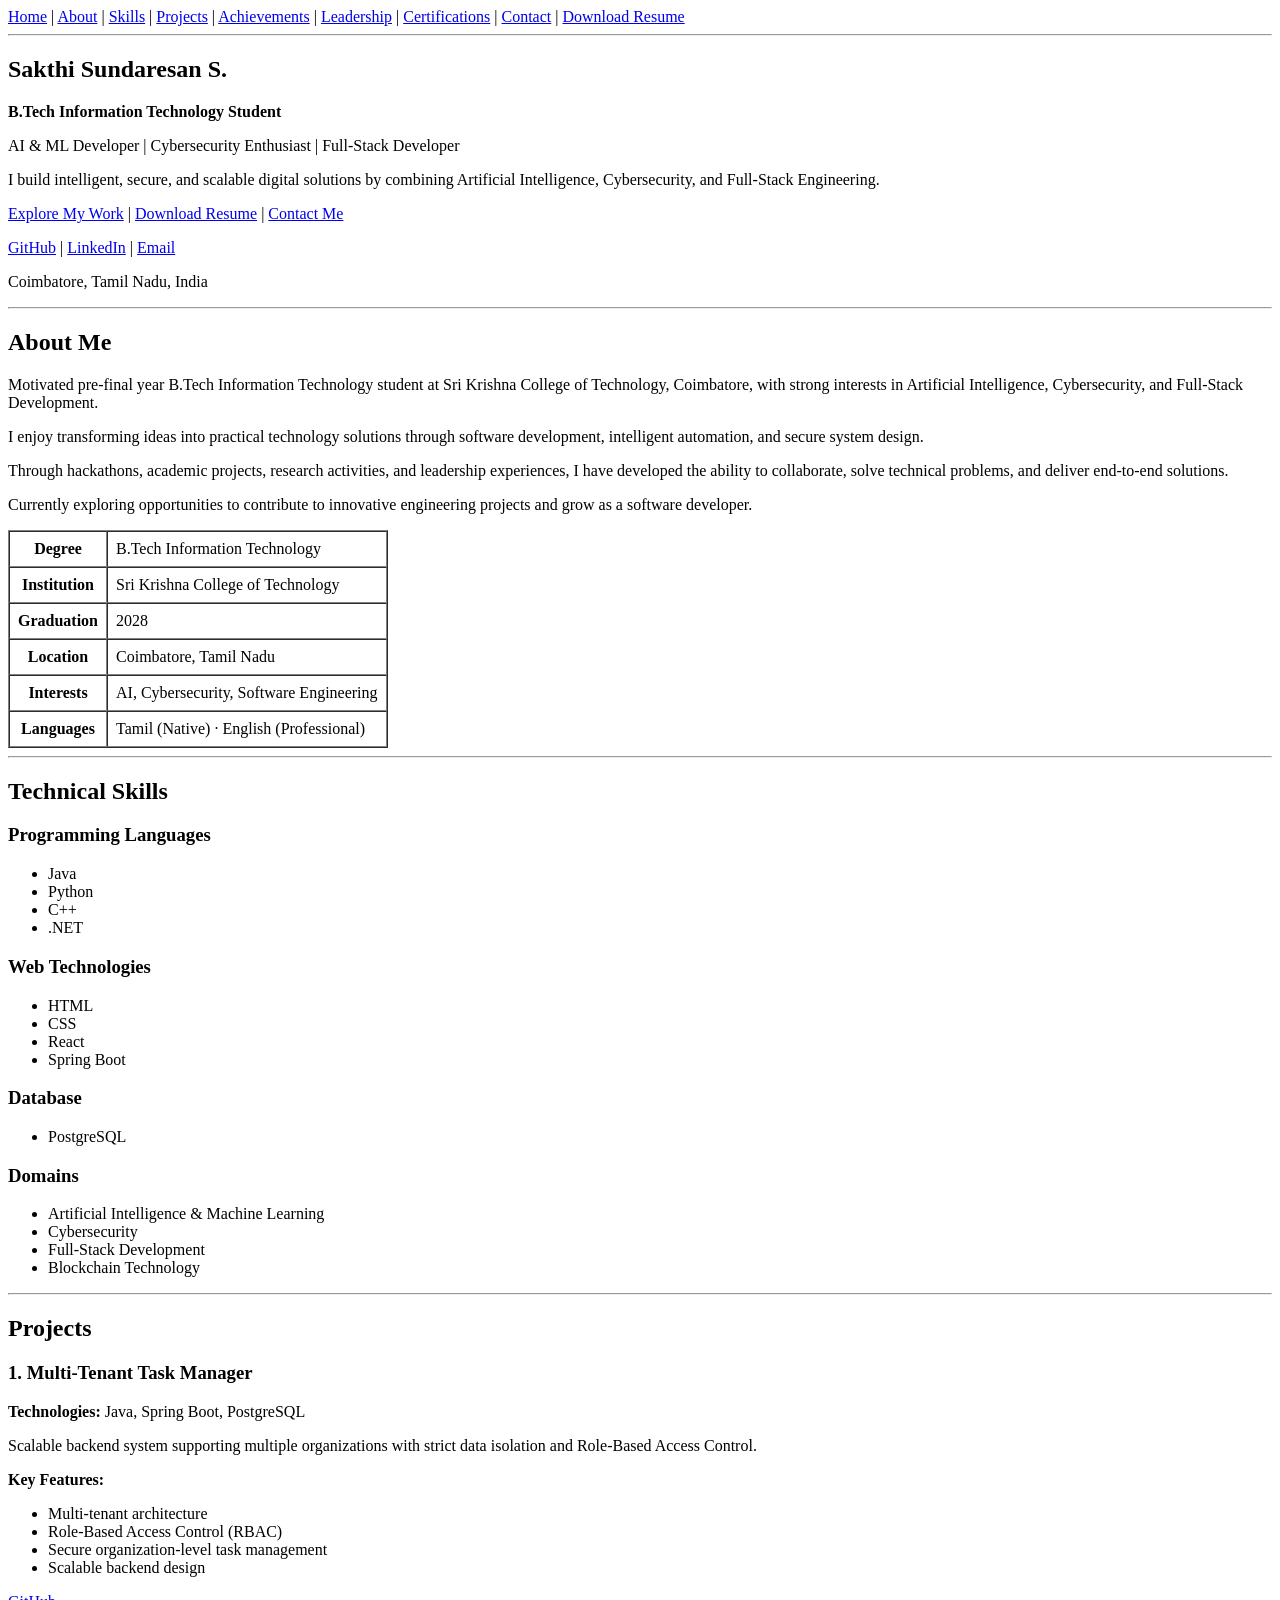
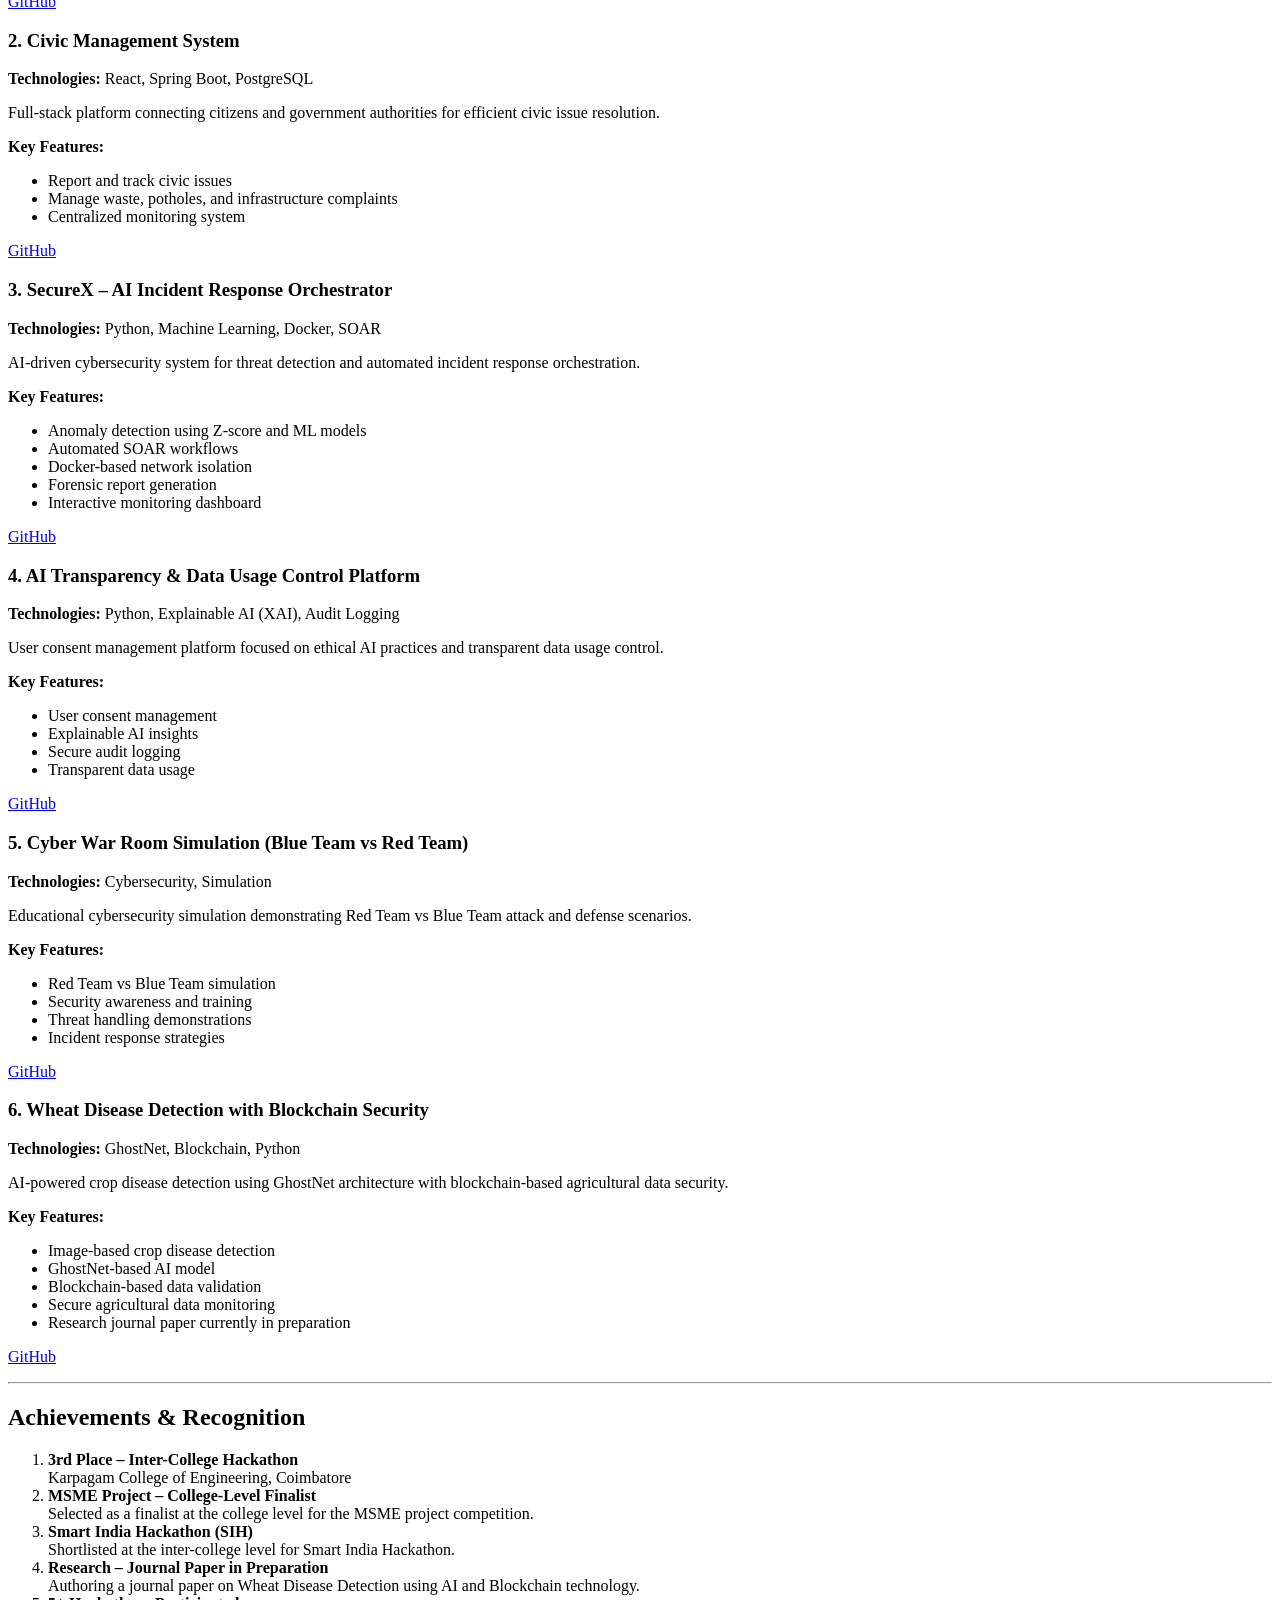
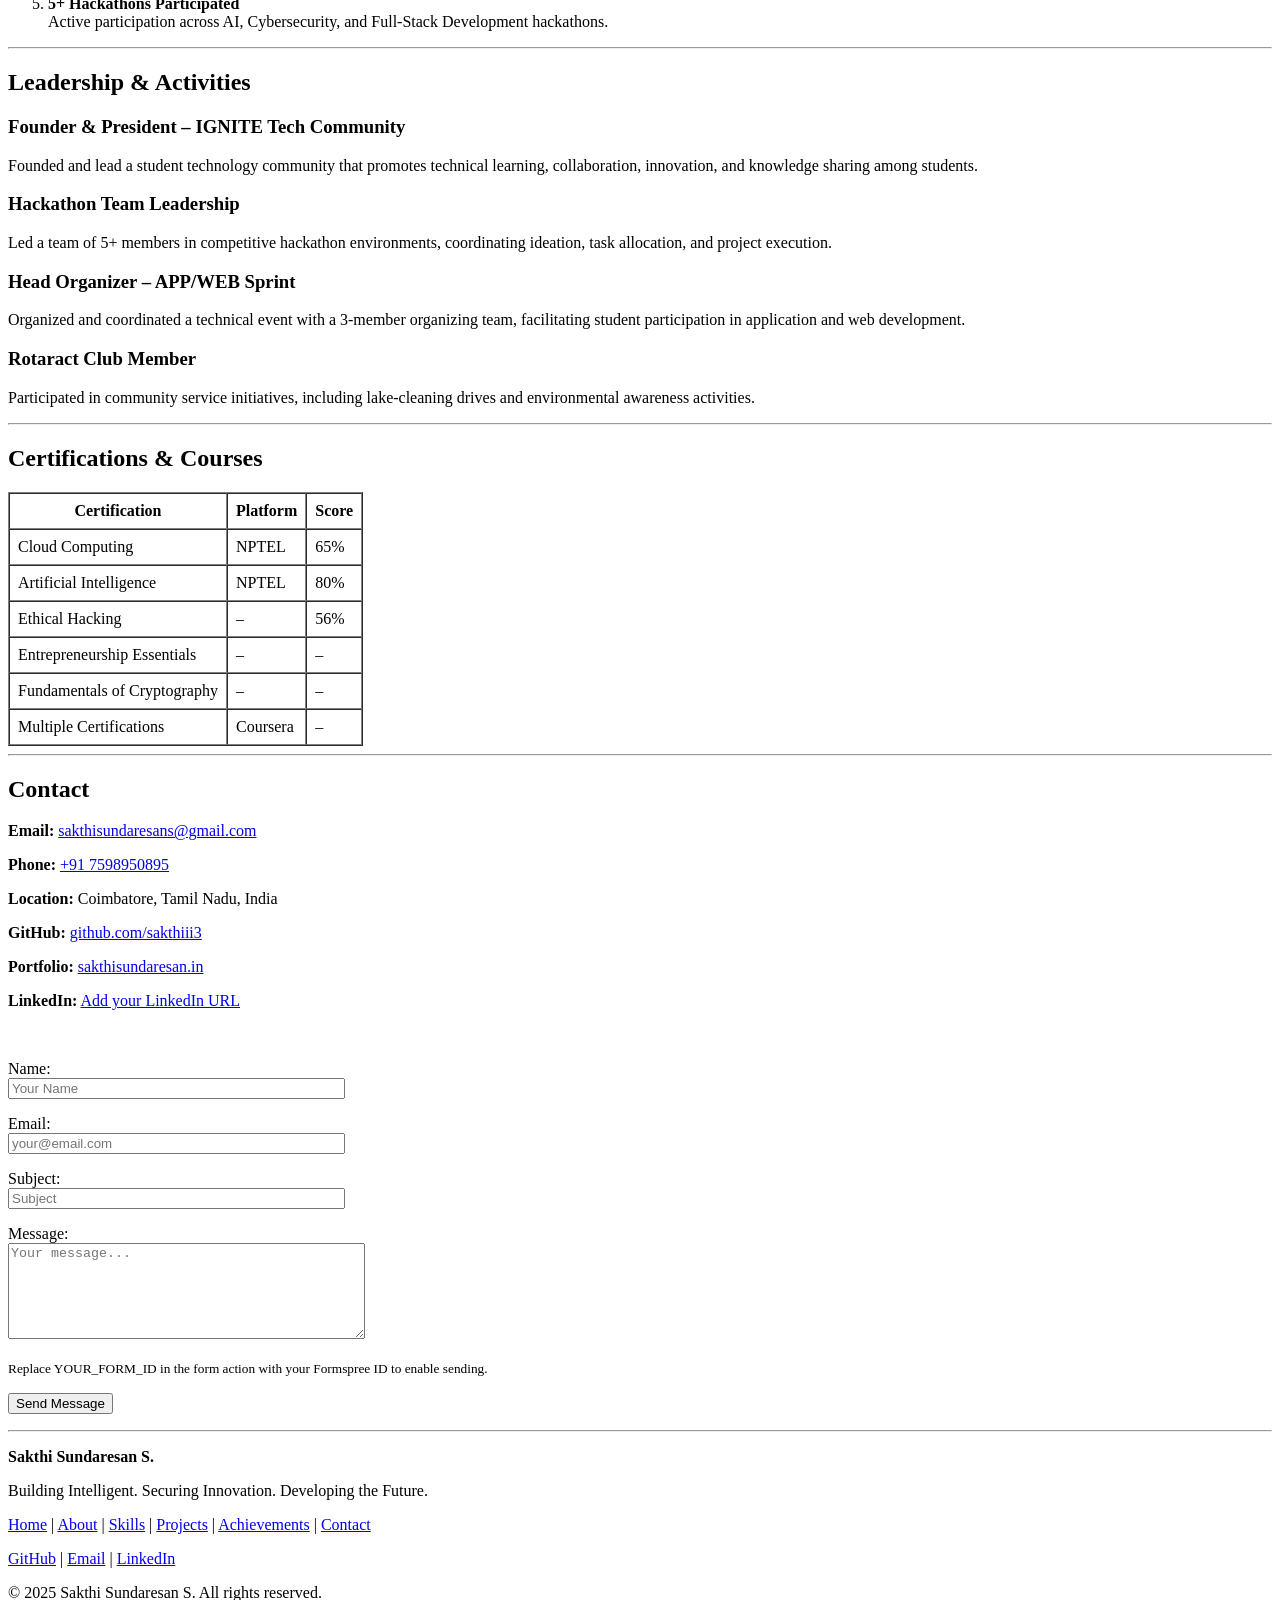
==== index.html @ 6051aaa6 "add portfolio index.html" ====
<!DOCTYPE html>
<html lang="en">
<head>
  <meta charset="UTF-8" />
  <meta name="viewport" content="width=device-width, initial-scale=1.0" />
  <title>Sakthi Sundaresan S – Developer Portfolio</title>
  <meta name="description" content="Portfolio of Sakthi Sundaresan S, B.Tech IT student specializing in AI, Cybersecurity, and Full-Stack Development." />
</head>
<body>

  <!-- NAVIGATION -->
  <nav>
    <a href="#home">Home</a> |
    <a href="#about">About</a> |
    <a href="#skills">Skills</a> |
    <a href="#projects">Projects</a> |
    <a href="#achievements">Achievements</a> |
    <a href="#leadership">Leadership</a> |
    <a href="#certifications">Certifications</a> |
    <a href="#contact">Contact</a> |
    <a href="assets/resume.pdf" download>Download Resume</a>
  </nav>

  <hr />

  <!-- HERO -->
  <section id="home">
    <h1>Sakthi Sundaresan S.</h1>
    <p><strong>B.Tech Information Technology Student</strong></p>
    <p>AI &amp; ML Developer | Cybersecurity Enthusiast | Full-Stack Developer</p>
    <p>I build intelligent, secure, and scalable digital solutions by combining Artificial Intelligence, Cybersecurity, and Full-Stack Engineering.</p>
    <p>
      <a href="#projects">Explore My Work</a> |
      <a href="assets/resume.pdf" download>Download Resume</a> |
      <a href="#contact">Contact Me</a>
    </p>
    <p>
      <a href="https://github.com/sakthiii3" target="_blank" rel="noopener">GitHub</a> |
      <a href="#">LinkedIn</a> |
      <a href="mailto:sakthisundaresans@gmail.com">Email</a>
    </p>
    <p>Coimbatore, Tamil Nadu, India</p>
  </section>

  <hr />

  <!-- ABOUT -->
  <section id="about">
    <h2>About Me</h2>
    <p>Motivated pre-final year B.Tech Information Technology student at Sri Krishna College of Technology, Coimbatore, with strong interests in Artificial Intelligence, Cybersecurity, and Full-Stack Development.</p>
    <p>I enjoy transforming ideas into practical technology solutions through software development, intelligent automation, and secure system design.</p>
    <p>Through hackathons, academic projects, research activities, and leadership experiences, I have developed the ability to collaborate, solve technical problems, and deliver end-to-end solutions.</p>
    <p>Currently exploring opportunities to contribute to innovative engineering projects and grow as a software developer.</p>

    <table border="1" cellpadding="8" cellspacing="0">
      <tr><th>Degree</th><td>B.Tech Information Technology</td></tr>
      <tr><th>Institution</th><td>Sri Krishna College of Technology</td></tr>
      <tr><th>Graduation</th><td>2028</td></tr>
      <tr><th>Location</th><td>Coimbatore, Tamil Nadu</td></tr>
      <tr><th>Interests</th><td>AI, Cybersecurity, Software Engineering</td></tr>
      <tr><th>Languages</th><td>Tamil (Native) · English (Professional)</td></tr>
    </table>
  </section>

  <hr />

  <!-- SKILLS -->
  <section id="skills">
    <h2>Technical Skills</h2>

    <h3>Programming Languages</h3>
    <ul>
      <li>Java</li>
      <li>Python</li>
      <li>C++</li>
      <li>.NET</li>
    </ul>

    <h3>Web Technologies</h3>
    <ul>
      <li>HTML</li>
      <li>CSS</li>
      <li>React</li>
      <li>Spring Boot</li>
    </ul>

    <h3>Database</h3>
    <ul>
      <li>PostgreSQL</li>
    </ul>

    <h3>Domains</h3>
    <ul>
      <li>Artificial Intelligence &amp; Machine Learning</li>
      <li>Cybersecurity</li>
      <li>Full-Stack Development</li>
      <li>Blockchain Technology</li>
    </ul>
  </section>

  <hr />

  <!-- PROJECTS -->
  <section id="projects">
    <h2>Projects</h2>

    <h3>1. Multi-Tenant Task Manager</h3>
    <p><strong>Technologies:</strong> Java, Spring Boot, PostgreSQL</p>
    <p>Scalable backend system supporting multiple organizations with strict data isolation and Role-Based Access Control.</p>
    <p><strong>Key Features:</strong></p>
    <ul>
      <li>Multi-tenant architecture</li>
      <li>Role-Based Access Control (RBAC)</li>
      <li>Secure organization-level task management</li>
      <li>Scalable backend design</li>
    </ul>
    <p><a href="#">GitHub</a></p>

    <h3>2. Civic Management System</h3>
    <p><strong>Technologies:</strong> React, Spring Boot, PostgreSQL</p>
    <p>Full-stack platform connecting citizens and government authorities for efficient civic issue resolution.</p>
    <p><strong>Key Features:</strong></p>
    <ul>
      <li>Report and track civic issues</li>
      <li>Manage waste, potholes, and infrastructure complaints</li>
      <li>Centralized monitoring system</li>
    </ul>
    <p><a href="#">GitHub</a></p>

    <h3>3. SecureX – AI Incident Response Orchestrator</h3>
    <p><strong>Technologies:</strong> Python, Machine Learning, Docker, SOAR</p>
    <p>AI-driven cybersecurity system for threat detection and automated incident response orchestration.</p>
    <p><strong>Key Features:</strong></p>
    <ul>
      <li>Anomaly detection using Z-score and ML models</li>
      <li>Automated SOAR workflows</li>
      <li>Docker-based network isolation</li>
      <li>Forensic report generation</li>
      <li>Interactive monitoring dashboard</li>
    </ul>
    <p><a href="#">GitHub</a></p>

    <h3>4. AI Transparency &amp; Data Usage Control Platform</h3>
    <p><strong>Technologies:</strong> Python, Explainable AI (XAI), Audit Logging</p>
    <p>User consent management platform focused on ethical AI practices and transparent data usage control.</p>
    <p><strong>Key Features:</strong></p>
    <ul>
      <li>User consent management</li>
      <li>Explainable AI insights</li>
      <li>Secure audit logging</li>
      <li>Transparent data usage</li>
    </ul>
    <p><a href="#">GitHub</a></p>

    <h3>5. Cyber War Room Simulation (Blue Team vs Red Team)</h3>
    <p><strong>Technologies:</strong> Cybersecurity, Simulation</p>
    <p>Educational cybersecurity simulation demonstrating Red Team vs Blue Team attack and defense scenarios.</p>
    <p><strong>Key Features:</strong></p>
    <ul>
      <li>Red Team vs Blue Team simulation</li>
      <li>Security awareness and training</li>
      <li>Threat handling demonstrations</li>
      <li>Incident response strategies</li>
    </ul>
    <p><a href="#">GitHub</a></p>

    <h3>6. Wheat Disease Detection with Blockchain Security</h3>
    <p><strong>Technologies:</strong> GhostNet, Blockchain, Python</p>
    <p>AI-powered crop disease detection using GhostNet architecture with blockchain-based agricultural data security.</p>
    <p><strong>Key Features:</strong></p>
    <ul>
      <li>Image-based crop disease detection</li>
      <li>GhostNet-based AI model</li>
      <li>Blockchain-based data validation</li>
      <li>Secure agricultural data monitoring</li>
      <li>Research journal paper currently in preparation</li>
    </ul>
    <p><a href="#">GitHub</a></p>
  </section>

  <hr />

  <!-- ACHIEVEMENTS -->
  <section id="achievements">
    <h2>Achievements &amp; Recognition</h2>
    <ol>
      <li>
        <strong>3rd Place – Inter-College Hackathon</strong><br />
        Karpagam College of Engineering, Coimbatore
      </li>
      <li>
        <strong>MSME Project – College-Level Finalist</strong><br />
        Selected as a finalist at the college level for the MSME project competition.
      </li>
      <li>
        <strong>Smart India Hackathon (SIH)</strong><br />
        Shortlisted at the inter-college level for Smart India Hackathon.
      </li>
      <li>
        <strong>Research – Journal Paper in Preparation</strong><br />
        Authoring a journal paper on Wheat Disease Detection using AI and Blockchain technology.
      </li>
      <li>
        <strong>5+ Hackathons Participated</strong><br />
        Active participation across AI, Cybersecurity, and Full-Stack Development hackathons.
      </li>
    </ol>
  </section>

  <hr />

  <!-- LEADERSHIP -->
  <section id="leadership">
    <h2>Leadership &amp; Activities</h2>

    <h3>Founder &amp; President – IGNITE Tech Community</h3>
    <p>Founded and lead a student technology community that promotes technical learning, collaboration, innovation, and knowledge sharing among students.</p>

    <h3>Hackathon Team Leadership</h3>
    <p>Led a team of 5+ members in competitive hackathon environments, coordinating ideation, task allocation, and project execution.</p>

    <h3>Head Organizer – APP/WEB Sprint</h3>
    <p>Organized and coordinated a technical event with a 3-member organizing team, facilitating student participation in application and web development.</p>

    <h3>Rotaract Club Member</h3>
    <p>Participated in community service initiatives, including lake-cleaning drives and environmental awareness activities.</p>
  </section>

  <hr />

  <!-- CERTIFICATIONS -->
  <section id="certifications">
    <h2>Certifications &amp; Courses</h2>

    <table border="1" cellpadding="8" cellspacing="0">
      <thead>
        <tr>
          <th>Certification</th>
          <th>Platform</th>
          <th>Score</th>
        </tr>
      </thead>
      <tbody>
        <tr><td>Cloud Computing</td><td>NPTEL</td><td>65%</td></tr>
        <tr><td>Artificial Intelligence</td><td>NPTEL</td><td>80%</td></tr>
        <tr><td>Ethical Hacking</td><td>–</td><td>56%</td></tr>
        <tr><td>Entrepreneurship Essentials</td><td>–</td><td>–</td></tr>
        <tr><td>Fundamentals of Cryptography</td><td>–</td><td>–</td></tr>
        <tr><td>Multiple Certifications</td><td>Coursera</td><td>–</td></tr>
      </tbody>
    </table>
  </section>

  <hr />

  <!-- CONTACT -->
  <section id="contact">
    <h2>Contact</h2>

    <p><strong>Email:</strong> <a href="mailto:sakthisundaresans@gmail.com">sakthisundaresans@gmail.com</a></p>
    <p><strong>Phone:</strong> <a href="tel:+917598950895">+91 7598950895</a></p>
    <p><strong>Location:</strong> Coimbatore, Tamil Nadu, India</p>
    <p><strong>GitHub:</strong> <a href="https://github.com/sakthiii3" target="_blank" rel="noopener">github.com/sakthiii3</a></p>
    <p><strong>Portfolio:</strong> <a href="https://sakthisundaresan.in" target="_blank" rel="noopener">sakthisundaresan.in</a></p>
    <p><strong>LinkedIn:</strong> <a href="#">Add your LinkedIn URL</a></p>

    <br />

    <form action="https://formspree.io/f/YOUR_FORM_ID" method="POST">
      <p>
        <label for="name">Name:</label><br />
        <input type="text" id="name" name="name" placeholder="Your Name" required size="40" />
      </p>
      <p>
        <label for="email">Email:</label><br />
        <input type="email" id="email" name="email" placeholder="your@email.com" required size="40" />
      </p>
      <p>
        <label for="subject">Subject:</label><br />
        <input type="text" id="subject" name="subject" placeholder="Subject" required size="40" />
      </p>
      <p>
        <label for="message">Message:</label><br />
        <textarea id="message" name="message" rows="6" cols="42" placeholder="Your message..." required></textarea>
      </p>
      <p><small>Replace YOUR_FORM_ID in the form action with your Formspree ID to enable sending.</small></p>
      <p><button type="submit">Send Message</button></p>
    </form>
  </section>

  <hr />

  <!-- FOOTER -->
  <footer>
    <p><strong>Sakthi Sundaresan S.</strong></p>
    <p>Building Intelligent. Securing Innovation. Developing the Future.</p>
    <p>
      <a href="#home">Home</a> |
      <a href="#about">About</a> |
      <a href="#skills">Skills</a> |
      <a href="#projects">Projects</a> |
      <a href="#achievements">Achievements</a> |
      <a href="#contact">Contact</a>
    </p>
    <p>
      <a href="https://github.com/sakthiii3" target="_blank" rel="noopener">GitHub</a> |
      <a href="mailto:sakthisundaresans@gmail.com">Email</a> |
      <a href="#">LinkedIn</a>
    </p>
    <p>&copy; 2025 Sakthi Sundaresan S. All rights reserved.</p>
  </footer>

</body>
</html>
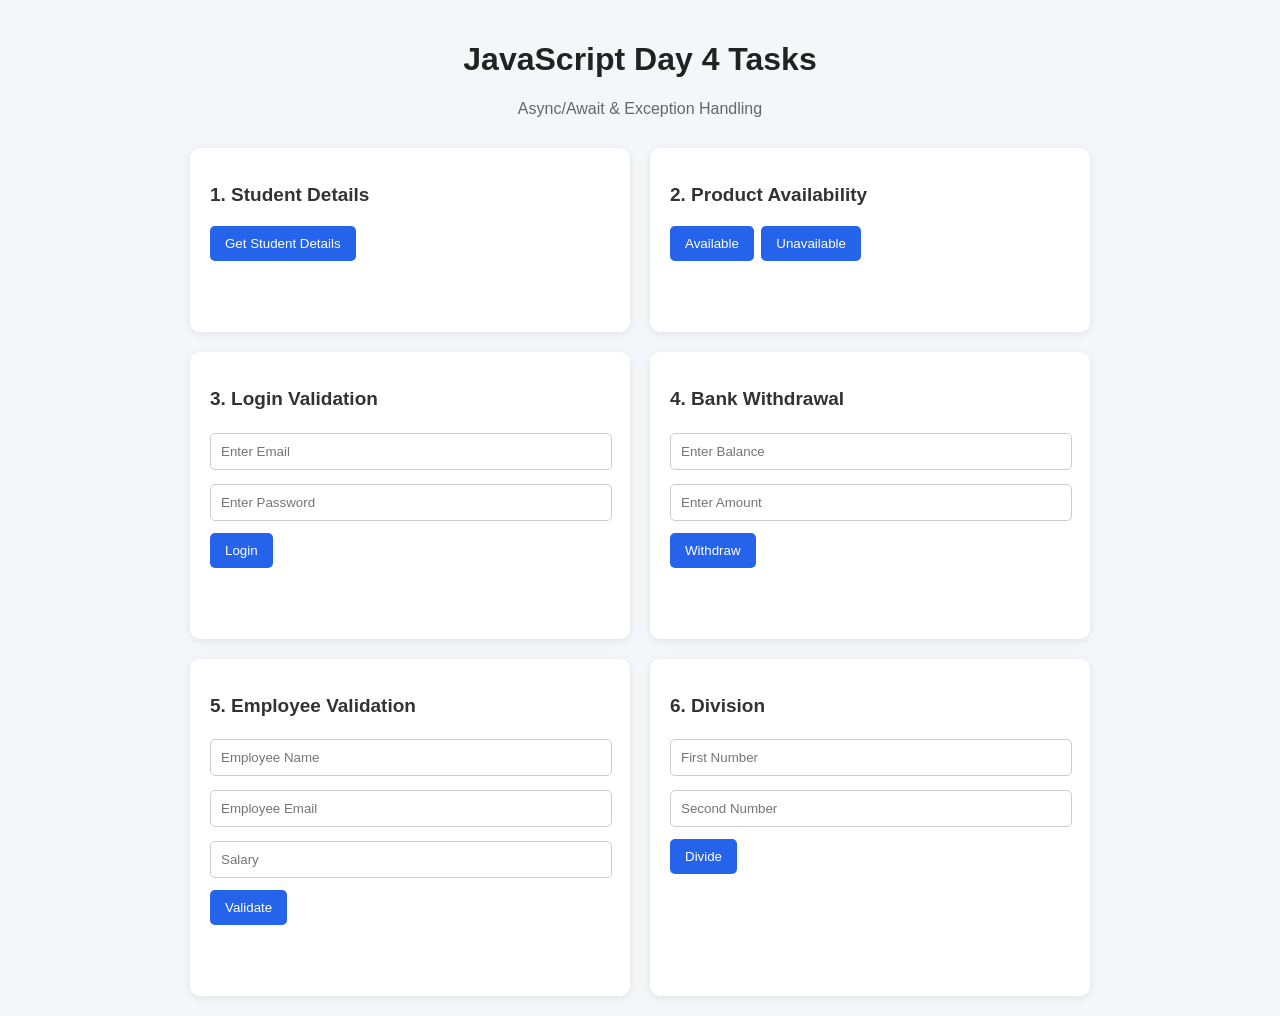
==== commit cd6e7b8d: "add day4 project files" ====
--- a/index.html
+++ b/index.html
@@ -1,314 +1,73 @@
+
 <!DOCTYPE html>
 <html lang="en">
 <head>
-  <meta charset="UTF-8" />
-  <meta name="viewport" content="width=device-width, initial-scale=1.0" />
-  <title>Sakthi Sundaresan S – Developer Portfolio</title>
-  <meta name="description" content="Portfolio of Sakthi Sundaresan S, B.Tech IT student specializing in AI, Cybersecurity, and Full-Stack Development." />
+    <meta charset="UTF-8">
+    <meta name="viewport" content="width=device-width, initial-scale=1.0">
+    <title>Async Await & Exception Handling</title>
+    <link rel="stylesheet" href="style.css">
 </head>
 <body>
 
-  <!-- NAVIGATION -->
-  <nav>
-    <a href="#home">Home</a> |
-    <a href="#about">About</a> |
-    <a href="#skills">Skills</a> |
-    <a href="#projects">Projects</a> |
-    <a href="#achievements">Achievements</a> |
-    <a href="#leadership">Leadership</a> |
-    <a href="#certifications">Certifications</a> |
-    <a href="#contact">Contact</a> |
-    <a href="assets/resume.pdf" download>Download Resume</a>
-  </nav>
+    <h1>JavaScript Day 4 Tasks</h1>
+    <p class="subtitle">Async/Await & Exception Handling</p>
 
-  <hr />
+    <div class="container">
 
-  <!-- HERO -->
-  <section id="home">
-    <h1>Sakthi Sundaresan S.</h1>
-    <p><strong>B.Tech Information Technology Student</strong></p>
-    <p>AI &amp; ML Developer | Cybersecurity Enthusiast | Full-Stack Developer</p>
-    <p>I build intelligent, secure, and scalable digital solutions by combining Artificial Intelligence, Cybersecurity, and Full-Stack Engineering.</p>
-    <p>
-      <a href="#projects">Explore My Work</a> |
-      <a href="assets/resume.pdf" download>Download Resume</a> |
-      <a href="#contact">Contact Me</a>
-    </p>
-    <p>
-      <a href="https://github.com/sakthiii3" target="_blank" rel="noopener">GitHub</a> |
-      <a href="#">LinkedIn</a> |
-      <a href="mailto:sakthisundaresans@gmail.com">Email</a>
-    </p>
-    <p>Coimbatore, Tamil Nadu, India</p>
-  </section>
+        <!-- Task 1 -->
+        <div class="card">
+            <h2>1. Student Details</h2>
+            <button onclick="getStudent()">Get Student Details</button>
+            <p id="studentResult"></p>
+        </div>
 
-  <hr />
+        <!-- Task 2 -->
+        <div class="card">
+            <h2>2. Product Availability</h2>
+            <button onclick="checkProduct(true)">Available</button>
+            <button onclick="checkProduct(false)">Unavailable</button>
+            <p id="productResult"></p>
+        </div>
 
-  <!-- ABOUT -->
-  <section id="about">
-    <h2>About Me</h2>
-    <p>Motivated pre-final year B.Tech Information Technology student at Sri Krishna College of Technology, Coimbatore, with strong interests in Artificial Intelligence, Cybersecurity, and Full-Stack Development.</p>
-    <p>I enjoy transforming ideas into practical technology solutions through software development, intelligent automation, and secure system design.</p>
-    <p>Through hackathons, academic projects, research activities, and leadership experiences, I have developed the ability to collaborate, solve technical problems, and deliver end-to-end solutions.</p>
-    <p>Currently exploring opportunities to contribute to innovative engineering projects and grow as a software developer.</p>
+        <!-- Task 3 -->
+        <div class="card">
+            <h2>3. Login Validation</h2>
+            <input type="email" id="email" placeholder="Enter Email">
+            <input type="password" id="password" placeholder="Enter Password">
+            <button onclick="login()">Login</button>
+            <p id="loginResult"></p>
+        </div>
 
-    <table border="1" cellpadding="8" cellspacing="0">
-      <tr><th>Degree</th><td>B.Tech Information Technology</td></tr>
-      <tr><th>Institution</th><td>Sri Krishna College of Technology</td></tr>
-      <tr><th>Graduation</th><td>2028</td></tr>
-      <tr><th>Location</th><td>Coimbatore, Tamil Nadu</td></tr>
-      <tr><th>Interests</th><td>AI, Cybersecurity, Software Engineering</td></tr>
-      <tr><th>Languages</th><td>Tamil (Native) · English (Professional)</td></tr>
-    </table>
-  </section>
+        <!-- Task 4 -->
+        <div class="card">
+            <h2>4. Bank Withdrawal</h2>
+            <input type="number" id="balance" placeholder="Enter Balance">
+            <input type="number" id="amount" placeholder="Enter Amount">
+            <button onclick="withdraw()">Withdraw</button>
+            <p id="withdrawResult"></p>
+        </div>
 
-  <hr />
+        <!-- Task 5 -->
+        <div class="card">
+            <h2>5. Employee Validation</h2>
+            <input type="text" id="empName" placeholder="Employee Name">
+            <input type="email" id="empEmail" placeholder="Employee Email">
+            <input type="number" id="salary" placeholder="Salary">
+            <button onclick="validateEmployee()">Validate</button>
+            <p id="employeeResult"></p>
+        </div>
 
-  <!-- SKILLS -->
-  <section id="skills">
-    <h2>Technical Skills</h2>
+        <!-- Task 6 -->
+        <div class="card">
+            <h2>6. Division</h2>
+            <input type="number" id="num1" placeholder="First Number">
+            <input type="number" id="num2" placeholder="Second Number">
+            <button onclick="divide()">Divide</button>
+            <p id="divideResult"></p>
+        </div>
 
-    <h3>Programming Languages</h3>
-    <ul>
-      <li>Java</li>
-      <li>Python</li>
-      <li>C++</li>
-      <li>.NET</li>
-    </ul>
+    </div>
 
-    <h3>Web Technologies</h3>
-    <ul>
-      <li>HTML</li>
-      <li>CSS</li>
-      <li>React</li>
-      <li>Spring Boot</li>
-    </ul>
-
-    <h3>Database</h3>
-    <ul>
-      <li>PostgreSQL</li>
-    </ul>
-
-    <h3>Domains</h3>
-    <ul>
-      <li>Artificial Intelligence &amp; Machine Learning</li>
-      <li>Cybersecurity</li>
-      <li>Full-Stack Development</li>
-      <li>Blockchain Technology</li>
-    </ul>
-  </section>
-
-  <hr />
-
-  <!-- PROJECTS -->
-  <section id="projects">
-    <h2>Projects</h2>
-
-    <h3>1. Multi-Tenant Task Manager</h3>
-    <p><strong>Technologies:</strong> Java, Spring Boot, PostgreSQL</p>
-    <p>Scalable backend system supporting multiple organizations with strict data isolation and Role-Based Access Control.</p>
-    <p><strong>Key Features:</strong></p>
-    <ul>
-      <li>Multi-tenant architecture</li>
-      <li>Role-Based Access Control (RBAC)</li>
-      <li>Secure organization-level task management</li>
-      <li>Scalable backend design</li>
-    </ul>
-    <p><a href="#">GitHub</a></p>
-
-    <h3>2. Civic Management System</h3>
-    <p><strong>Technologies:</strong> React, Spring Boot, PostgreSQL</p>
-    <p>Full-stack platform connecting citizens and government authorities for efficient civic issue resolution.</p>
-    <p><strong>Key Features:</strong></p>
-    <ul>
-      <li>Report and track civic issues</li>
-      <li>Manage waste, potholes, and infrastructure complaints</li>
-      <li>Centralized monitoring system</li>
-    </ul>
-    <p><a href="#">GitHub</a></p>
-
-    <h3>3. SecureX – AI Incident Response Orchestrator</h3>
-    <p><strong>Technologies:</strong> Python, Machine Learning, Docker, SOAR</p>
-    <p>AI-driven cybersecurity system for threat detection and automated incident response orchestration.</p>
-    <p><strong>Key Features:</strong></p>
-    <ul>
-      <li>Anomaly detection using Z-score and ML models</li>
-      <li>Automated SOAR workflows</li>
-      <li>Docker-based network isolation</li>
-      <li>Forensic report generation</li>
-      <li>Interactive monitoring dashboard</li>
-    </ul>
-    <p><a href="#">GitHub</a></p>
-
-    <h3>4. AI Transparency &amp; Data Usage Control Platform</h3>
-    <p><strong>Technologies:</strong> Python, Explainable AI (XAI), Audit Logging</p>
-    <p>User consent management platform focused on ethical AI practices and transparent data usage control.</p>
-    <p><strong>Key Features:</strong></p>
-    <ul>
-      <li>User consent management</li>
-      <li>Explainable AI insights</li>
-      <li>Secure audit logging</li>
-      <li>Transparent data usage</li>
-    </ul>
-    <p><a href="#">GitHub</a></p>
-
-    <h3>5. Cyber War Room Simulation (Blue Team vs Red Team)</h3>
-    <p><strong>Technologies:</strong> Cybersecurity, Simulation</p>
-    <p>Educational cybersecurity simulation demonstrating Red Team vs Blue Team attack and defense scenarios.</p>
-    <p><strong>Key Features:</strong></p>
-    <ul>
-      <li>Red Team vs Blue Team simulation</li>
-      <li>Security awareness and training</li>
-      <li>Threat handling demonstrations</li>
-      <li>Incident response strategies</li>
-    </ul>
-    <p><a href="#">GitHub</a></p>
-
-    <h3>6. Wheat Disease Detection with Blockchain Security</h3>
-    <p><strong>Technologies:</strong> GhostNet, Blockchain, Python</p>
-    <p>AI-powered crop disease detection using GhostNet architecture with blockchain-based agricultural data security.</p>
-    <p><strong>Key Features:</strong></p>
-    <ul>
-      <li>Image-based crop disease detection</li>
-      <li>GhostNet-based AI model</li>
-      <li>Blockchain-based data validation</li>
-      <li>Secure agricultural data monitoring</li>
-      <li>Research journal paper currently in preparation</li>
-    </ul>
-    <p><a href="#">GitHub</a></p>
-  </section>
-
-  <hr />
-
-  <!-- ACHIEVEMENTS -->
-  <section id="achievements">
-    <h2>Achievements &amp; Recognition</h2>
-    <ol>
-      <li>
-        <strong>3rd Place – Inter-College Hackathon</strong><br />
-        Karpagam College of Engineering, Coimbatore
-      </li>
-      <li>
-        <strong>MSME Project – College-Level Finalist</strong><br />
-        Selected as a finalist at the college level for the MSME project competition.
-      </li>
-      <li>
-        <strong>Smart India Hackathon (SIH)</strong><br />
-        Shortlisted at the inter-college level for Smart India Hackathon.
-      </li>
-      <li>
-        <strong>Research – Journal Paper in Preparation</strong><br />
-        Authoring a journal paper on Wheat Disease Detection using AI and Blockchain technology.
-      </li>
-      <li>
-        <strong>5+ Hackathons Participated</strong><br />
-        Active participation across AI, Cybersecurity, and Full-Stack Development hackathons.
-      </li>
-    </ol>
-  </section>
-
-  <hr />
-
-  <!-- LEADERSHIP -->
-  <section id="leadership">
-    <h2>Leadership &amp; Activities</h2>
-
-    <h3>Founder &amp; President – IGNITE Tech Community</h3>
-    <p>Founded and lead a student technology community that promotes technical learning, collaboration, innovation, and knowledge sharing among students.</p>
-
-    <h3>Hackathon Team Leadership</h3>
-    <p>Led a team of 5+ members in competitive hackathon environments, coordinating ideation, task allocation, and project execution.</p>
-
-    <h3>Head Organizer – APP/WEB Sprint</h3>
-    <p>Organized and coordinated a technical event with a 3-member organizing team, facilitating student participation in application and web development.</p>
-
-    <h3>Rotaract Club Member</h3>
-    <p>Participated in community service initiatives, including lake-cleaning drives and environmental awareness activities.</p>
-  </section>
-
-  <hr />
-
-  <!-- CERTIFICATIONS -->
-  <section id="certifications">
-    <h2>Certifications &amp; Courses</h2>
-
-    <table border="1" cellpadding="8" cellspacing="0">
-      <thead>
-        <tr>
-          <th>Certification</th>
-          <th>Platform</th>
-          <th>Score</th>
-        </tr>
-      </thead>
-      <tbody>
-        <tr><td>Cloud Computing</td><td>NPTEL</td><td>65%</td></tr>
-        <tr><td>Artificial Intelligence</td><td>NPTEL</td><td>80%</td></tr>
-        <tr><td>Ethical Hacking</td><td>–</td><td>56%</td></tr>
-        <tr><td>Entrepreneurship Essentials</td><td>–</td><td>–</td></tr>
-        <tr><td>Fundamentals of Cryptography</td><td>–</td><td>–</td></tr>
-        <tr><td>Multiple Certifications</td><td>Coursera</td><td>–</td></tr>
-      </tbody>
-    </table>
-  </section>
-
-  <hr />
-
-  <!-- CONTACT -->
-  <section id="contact">
-    <h2>Contact</h2>
-
-    <p><strong>Email:</strong> <a href="mailto:sakthisundaresans@gmail.com">sakthisundaresans@gmail.com</a></p>
-    <p><strong>Phone:</strong> <a href="tel:+917598950895">+91 7598950895</a></p>
-    <p><strong>Location:</strong> Coimbatore, Tamil Nadu, India</p>
-    <p><strong>GitHub:</strong> <a href="https://github.com/sakthiii3" target="_blank" rel="noopener">github.com/sakthiii3</a></p>
-    <p><strong>Portfolio:</strong> <a href="https://sakthisundaresan.in" target="_blank" rel="noopener">sakthisundaresan.in</a></p>
-    <p><strong>LinkedIn:</strong> <a href="#">Add your LinkedIn URL</a></p>
-
-    <br />
-
-    <form action="https://formspree.io/f/YOUR_FORM_ID" method="POST">
-      <p>
-        <label for="name">Name:</label><br />
-        <input type="text" id="name" name="name" placeholder="Your Name" required size="40" />
-      </p>
-      <p>
-        <label for="email">Email:</label><br />
-        <input type="email" id="email" name="email" placeholder="your@email.com" required size="40" />
-      </p>
-      <p>
-        <label for="subject">Subject:</label><br />
-        <input type="text" id="subject" name="subject" placeholder="Subject" required size="40" />
-      </p>
-      <p>
-        <label for="message">Message:</label><br />
-        <textarea id="message" name="message" rows="6" cols="42" placeholder="Your message..." required></textarea>
-      </p>
-      <p><small>Replace YOUR_FORM_ID in the form action with your Formspree ID to enable sending.</small></p>
-      <p><button type="submit">Send Message</button></p>
-    </form>
-  </section>
-
-  <hr />
-
-  <!-- FOOTER -->
-  <footer>
-    <p><strong>Sakthi Sundaresan S.</strong></p>
-    <p>Building Intelligent. Securing Innovation. Developing the Future.</p>
-    <p>
-      <a href="#home">Home</a> |
-      <a href="#about">About</a> |
-      <a href="#skills">Skills</a> |
-      <a href="#projects">Projects</a> |
-      <a href="#achievements">Achievements</a> |
-      <a href="#contact">Contact</a>
-    </p>
-    <p>
-      <a href="https://github.com/sakthiii3" target="_blank" rel="noopener">GitHub</a> |
-      <a href="mailto:sakthisundaresans@gmail.com">Email</a> |
-      <a href="#">LinkedIn</a>
-    </p>
-    <p>&copy; 2025 Sakthi Sundaresan S. All rights reserved.</p>
-  </footer>
-
+    <script src="script.js"></script>
 </body>
 </html>
--- a/style.css
+++ b/style.css
@@ -0,0 +1,80 @@
+
+body {
+    font-family: Arial, sans-serif;
+    background-color: #f4f6f9;
+    margin: 0;
+    padding: 20px;
+}
+
+h1 {
+    text-align: center;
+    color: #222;
+}
+
+.subtitle {
+    text-align: center;
+    color: #666;
+    margin-bottom: 30px;
+}
+
+.container {
+    display: grid;
+    grid-template-columns: repeat(2, 1fr);
+    gap: 20px;
+    max-width: 900px;
+    margin: auto;
+}
+
+.card {
+    background: white;
+    padding: 20px;
+    border-radius: 10px;
+    box-shadow: 0 2px 8px rgba(0,0,0,0.08);
+}
+
+.card h2 {
+    font-size: 19px;
+    color: #333;
+}
+
+input {
+    width: 95%;
+    padding: 10px;
+    margin: 7px 0;
+    border: 1px solid #ccc;
+    border-radius: 5px;
+}
+
+button {
+    background-color: #2563eb;
+    color: white;
+    border: none;
+    padding: 10px 15px;
+    margin: 5px 3px 5px 0;
+    border-radius: 5px;
+    cursor: pointer;
+}
+
+button:hover {
+    background-color: #1d4ed8;
+}
+
+.card p {
+    font-weight: bold;
+    font-size: 14px;
+    min-height: 18px;
+}
+
+.success {
+    color: green;
+}
+
+.error {
+    color: red;
+}
+
+@media (max-width: 600px) {
+    .container {
+        grid-template-columns: 1fr;
+    }
+}
